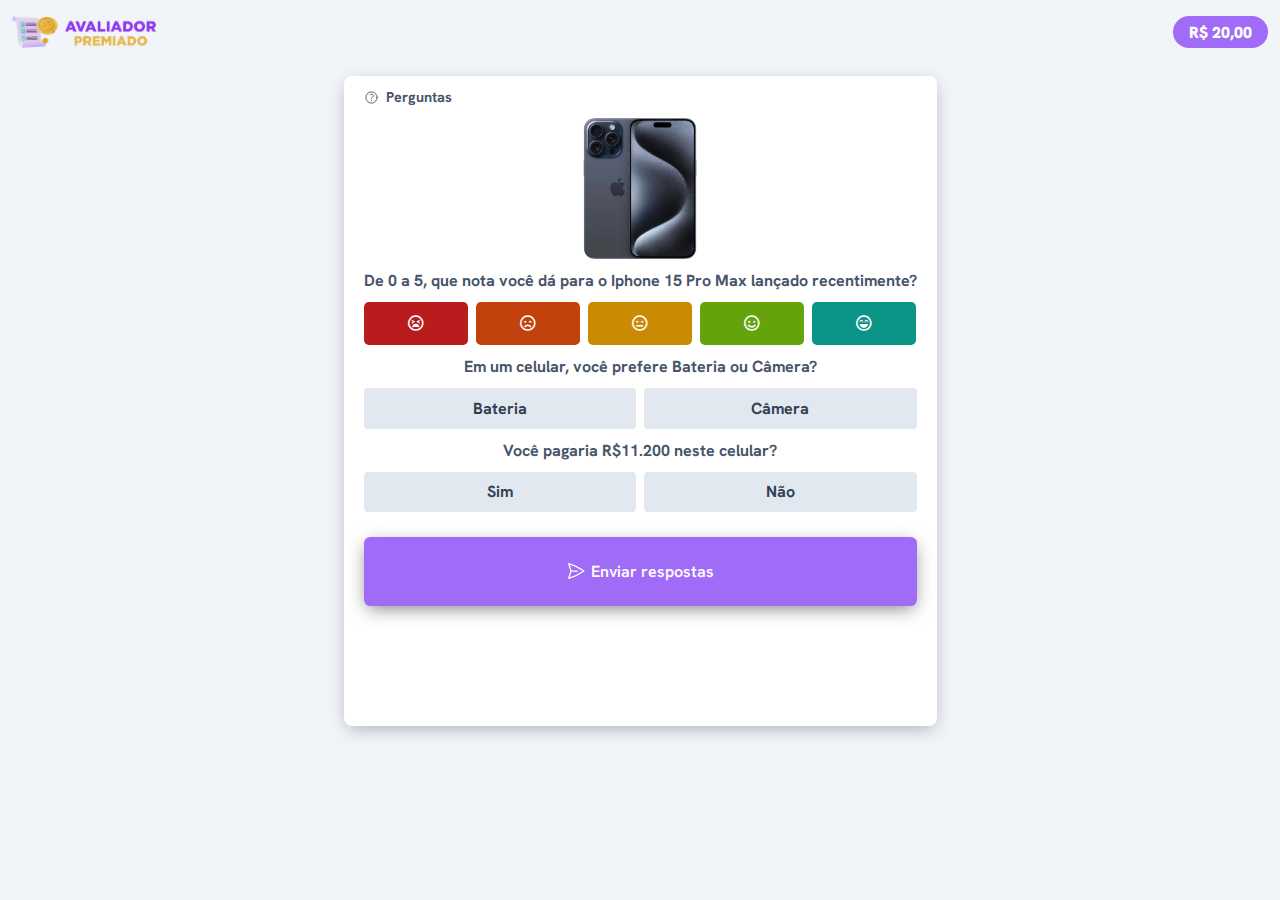
==== index.html @ 9459f840 "Add files via upload" ====
<!DOCTYPE html><html lang="en"><head>
    <link rel="stylesheet" href="css/all.min.css" crossorigin="anonymous" referrerpolicy="no-referrer">

    <meta charset="UTF-8">
    <link rel="stylesheet" href="css/styles.css">
    <meta name="viewport" content="width=device-width, initial-scale=1.0">
    <title>Avaliador Premiado</title>
    <style>
        .opcoes{
          display: inline-flex;
          align-items: center;
        }
      </style>
       
    <style>
        .modal {
        display: none;
        position: fixed;
        z-index: 1;
        left: 0;
        top: 0;
        width: 100%;
        height: 100%;
        overflow: auto;
        /* background-color: rgba(0, 0, 0, 0.8); */
      }
      
      .modal-content {
        background-color: #fefefe;
        margin: 15% auto;
        padding: 20px;
        border: 1px solid #888;
        width: 80%;
        animation-name: modalopen;
        animation-duration: 0.5s;
      }
      
      @keyframes modalopen {
        from {
          opacity: 0;
          transform: scale(0.8);
        }
        to {
          opacity: 1;
          transform: scale(1);
        }
      }
      
      .close {
        color: #aaa;
        float: right;
        font-size: 28px;
        font-weight: bold;
      }
      
      .close:hover,
      .close:focus {
        color: black;
        text-decoration: none;
        cursor: pointer;
      }
      .checkmark-container {
          display: flex;
          align-items: center;
          justify-content: center;
          padding: 1rem;
          padding-bottom: 0px;
      }
      
      .confetti {
          position: absolute;
          animation: grow 1.4s cubic-bezier(0.42, 0, 0.275, 1.155) both alternate-reverse infinite;
      
        }
        .confetti:nth-child(1) {
          width: 12px;
          height: 12px;
          left: 12px;
          top: 16px;
        }
        .confetti:nth-child(2) {
          width: 18px;
          height: 18px;
          left: 168px;
          top: 84px;
        }
        .confetti:nth-child(3) {
          width: 10px;
          height: 10px;
          left: 32px;
          top: 162px;
        }
        .confetti:nth-child(4) {
          width: 20px;
          height: 20px;
          left: 82px;
          top: -12px;
        }
        .confetti:nth-child(5) {
          width: 14px;
          height: 14px;
          left: 125px;
          top: 162px;
        }
        .confetti:nth-child(6) {
          width: 10px;
          height: 10px;
          left: 16px;
          top: 16px;
        }
        .confetti:nth-child(1) {
          animation-delay: 0.7s;
        }
        .confetti:nth-child(2) {
          animation-delay: 1.4s;
        }
        .confetti:nth-child(3) {
          animation-delay: 2.1s;
        }
        .confetti:nth-child(4) {
          animation-delay: 2.8s;
        }
        .confetti:nth-child(5) {
          animation-delay: 3.5s;
        }
        .confetti:nth-child(6) {
          animation-delay: 4.2s;
        }
        
        .checkmark {
          position: relative;
          padding: 30px;
          /* animation: checkmark 5.6s cubic-bezier(0.42, 0, 0.275, 1.155) both; */
        }
        
        .checkmark__check {
          position: absolute;
          top: 50%;
          left: 50%;
          z-index: 10;
          transform: translate3d(-50%, -50%, 0);
          fill: #fff;
        }
        
        .checkmark__back {
          animation: rotate 35s linear both infinite;
        }
        
        @keyframes rotate {
          0% {
            transform: rotate(0deg);
          }
          100% {
            transform: rotate(360deg);
          }
        }
        @keyframes grow {
          0%, 100% {
            transform: scale(0);
          }
          50% {
            transform: scale(1);
          }
        }
        @keyframes checkmark {
          0%, 100% {
            opacity: 0;
            transform: scale(0);
          }
          10%, 50%, 90% {
            opacity: 1;
            transform: scale(1);
          }
        }
      
      </style>
      <!-- Meta Pixel Code -->

  <!-- End Meta Pixel Code -->
</head>
<body>
    
<nav class="nav">
<img src="images/logo.png">
<div class="saldo">
    <span id="saldo-txt">R$ 20,00</span>
</div>
</nav>

<div class="conteudo">

<div class="box" id="marca1">

    <div class="titulo">
    <svg style="width: 15px" xmlns="http://www.w3.org/2000/svg" fill="none" viewBox="0 0 24 24" stroke-width="1.5" stroke="currentColor" aria-hidden="true" class="w-4 text-slate-600">
    <path stroke-linecap="round" stroke-linejoin="round" d="M9.879 7.519c1.171-1.025 3.071-1.025 4.242 0 1.172 1.025 1.172 2.687 0 3.712-.203.179-.43.326-.67.442-.745.361-1.45.999-1.45 1.827v.75M21 12a9 9 0 11-18 0 9 9 0 0118 0zm-9 5.25h.008v.008H12v-.008z"></path>
    </svg>
    Perguntas
    </div>
    
    
    <img class="produto" src="images/iphone.png" alt="iphone">
    
    <h2>De 0 a 5, que nota você dá para o Iphone 15 Pro Max lançado recentimente?</h2>
    
    <div class="notas">
    <a class="nota nota-1">
        <i class="far fa-tired"></i>
    </a>
    
    <a class="nota nota-2">
        <i class="far fa-frown"></i>
    </a>
    
    <a class="nota nota-3">
        <i class="far fa-meh"></i>
    </a>
    
    <a class="nota nota-4">
        <i class="far fa-smile"></i>
    </a>
    <a class="nota nota-5"><i class="far fa-laugh-beam"></i> </a>
    </div>
    
    <h2>Em um celular, você prefere Bateria ou Câmera?</h2>
    
    <div class="sim_nao">
        <a class="sim_nao sim_nao-A">Bateria</a>
        <a class="sim_nao sim_nao-B">Câmera</a>
    </div>
    
    <h2>Você pagaria R$11.200 neste celular?</h2>
    
    <div class="sim_nao">
        <a class="sim_nao sim_nao-A">Sim</a>
        <a class="sim_nao sim_nao-B">Não</a>
    </div>
    
    
    <button type="button" id="enviar-marca1">
        <svg xmlns="http://www.w3.org/2000/svg" fill="none" viewBox="0 0 24 24" stroke-width="1.5" stroke="currentColor" aria-hidden="true" style="width: 20px">
          <path stroke-linecap="round" stroke-linejoin="round" d="M6 12L3.269 3.126A59.768 59.768 0 0121.485 12 59.77 59.77 0 013.27 20.876L5.999 12zm0 0h7.5"></path>
        </svg>
    
        <span> Enviar respostas </span>
      </button>
    
</div>
    
    
    
<!-- MODAL marca1 -->
<div id="modal-marca1" class="modal">
    <div class="modal-content">
    
<style>

</style>
    <div class="checkmark-container">
        <div class="checkmark">
        <svg class="confetti" height="19" viewBox="0 0 19 19" width="19" xmlns="http://www.w3.org/2000/svg">
            <path d="M8.296.747c.532-.972 1.393-.973 1.925 0l2.665 4.872 4.876 2.66c.974.532.975 1.393 0 1.926l-4.875 2.666-2.664 4.876c-.53.972-1.39.973-1.924 0l-2.664-4.876L.76 10.206c-.972-.532-.973-1.393 0-1.925l4.872-2.66L8.296.746z" fill="#00C8E5">
        </path></svg>
        <svg class="confetti" height="19" viewBox="0 0 19 19" width="19" xmlns="http://www.w3.org/2000/svg">
            <path d="M8.296.747c.532-.972 1.393-.973 1.925 0l2.665 4.872 4.876 2.66c.974.532.975 1.393 0 1.926l-4.875 2.666-2.664 4.876c-.53.972-1.39.973-1.924 0l-2.664-4.876L.76 10.206c-.972-.532-.973-1.393 0-1.925l4.872-2.66L8.296.746z" fill="#00C8E5">
        </path></svg>
        <svg class="confetti" height="19" viewBox="0 0 19 19" width="19" xmlns="http://www.w3.org/2000/svg">
            <path d="M8.296.747c.532-.972 1.393-.973 1.925 0l2.665 4.872 4.876 2.66c.974.532.975 1.393 0 1.926l-4.875 2.666-2.664 4.876c-.53.972-1.39.973-1.924 0l-2.664-4.876L.76 10.206c-.972-.532-.973-1.393 0-1.925l4.872-2.66L8.296.746z" fill="#00C8E5">
        </path></svg>
        <svg class="confetti" height="19" viewBox="0 0 19 19" width="19" xmlns="http://www.w3.org/2000/svg">
            <path d="M8.296.747c.532-.972 1.393-.973 1.925 0l2.665 4.872 4.876 2.66c.974.532.975 1.393 0 1.926l-4.875 2.666-2.664 4.876c-.53.972-1.39.973-1.924 0l-2.664-4.876L.76 10.206c-.972-.532-.973-1.393 0-1.925l4.872-2.66L8.296.746z" fill="#00C8E5">
        </path></svg>
        <svg class="confetti" height="19" viewBox="0 0 19 19" width="19" xmlns="http://www.w3.org/2000/svg">
            <path d="M8.296.747c.532-.972 1.393-.973 1.925 0l2.665 4.872 4.876 2.66c.974.532.975 1.393 0 1.926l-4.875 2.666-2.664 4.876c-.53.972-1.39.973-1.924 0l-2.664-4.876L.76 10.206c-.972-.532-.973-1.393 0-1.925l4.872-2.66L8.296.746z" fill="#00C8E5">
        </path></svg>
        <svg class="confetti" height="19" viewBox="0 0 19 19" width="19" xmlns="http://www.w3.org/2000/svg">
            <path d="M8.296.747c.532-.972 1.393-.973 1.925 0l2.665 4.872 4.876 2.66c.974.532.975 1.393 0 1.926l-4.875 2.666-2.664 4.876c-.53.972-1.39.973-1.924 0l-2.664-4.876L.76 10.206c-.972-.532-.973-1.393 0-1.925l4.872-2.66L8.296.746z" fill="#00C8E5">
        </path></svg>
        <svg class="checkmark__check" height="36" viewBox="0 0 48 36" width="48" xmlns="http://www.w3.org/2000/svg">
            <path d="M47.248 3.9L43.906.667a2.428 2.428 0 0 0-3.344 0l-23.63 23.09-9.554-9.338a2.432 2.432 0 0 0-3.345 0L.692 17.654a2.236 2.236 0 0 0 .002 3.233l14.567 14.175c.926.894 2.42.894 3.342.01L47.248 7.128c.922-.89.922-2.34 0-3.23">
        </path></svg>
        <svg class="checkmark__back" height="115" viewBox="0 0 120 115" width="120" xmlns="http://www.w3.org/2000/svg">
            <path d="M107.332 72.938c-1.798 5.557 4.564 15.334 1.21 19.96-3.387 4.674-14.646 1.605-19.298 5.003-4.61 3.368-5.163 15.074-10.695 16.878-5.344 1.743-12.628-7.35-18.545-7.35-5.922 0-13.206 9.088-18.543 7.345-5.538-1.804-6.09-13.515-10.696-16.877-4.657-3.398-15.91-.334-19.297-5.002-3.356-4.627 3.006-14.404 1.208-19.962C10.93 67.576 0 63.442 0 57.5c0-5.943 10.93-10.076 12.668-15.438 1.798-5.557-4.564-15.334-1.21-19.96 3.387-4.674 14.646-1.605 19.298-5.003C35.366 13.73 35.92 2.025 41.45.22c5.344-1.743 12.628 7.35 18.545 7.35 5.922 0 13.206-9.088 18.543-7.345 5.538 1.804 6.09 13.515 10.696 16.877 4.657 3.398 15.91.334 19.297 5.002 3.356 4.627-3.006 14.404-1.208 19.962C109.07 47.424 120 51.562 120 57.5c0 5.943-10.93 10.076-12.668 15.438z" fill="#00C8E5">
        </path></svg>
        </div>
    </div>

    <h2>Parabéns!</h2>
    <p>Você acaba de ganhar <b>R$ 128,84</b> da Apple por ter respondido a pesquisa</p>
    <p>Para liberar o saldo assista o vídeo com as instruções clicando no botão abaixo</p>

    <a id="assistir" href="oportunidade.html">
        <svg xmlns="http://www.w3.org/2000/svg" xmlns:xlink="http://www.w3.org/1999/xlink" id="Layer_1" x="0px" y="0px" viewBox="0 0 194 194" style="enable-background: new 0 0 194 194" xml:space="preserve" width="25px" height="25px" fill="white">
            <g>
            <path id="path2376_2_" d="M147.04,144.34c-7.02,0-13.6-2.7-18.57-7.67L101.7,109.9c-1.84-1.84-5.18-1.84-7.02,0L67.8,136.78  c-4.97,4.97-11.55,7.67-18.57,7.67h-5.29l34.01,34.01c10.58,10.58,27.85,10.58,38.43,0l34.11-34.11L147.04,144.34L147.04,144.34z"></path>
            <path id="path2380_2_" d="M49.12,49.55c7.02,0,13.6,2.7,18.57,7.67L94.57,84.1c1.94,1.94,5.07,1.94,7.02,0l26.88-26.77  c4.97-4.97,11.55-7.67,18.57-7.67h3.24l-34.11-34.11c-10.58-10.58-27.85-10.58-38.43,0L43.72,49.55H49.12L49.12,49.55z"></path>
            <path id="path2384_2_" d="M178.45,77.84l-20.62-20.62c-0.43,0.22-0.97,0.32-1.51,0.32h-9.39c-4.86,0-9.61,1.94-12.95,5.4  L107.2,89.71c-2.48,2.48-5.83,3.78-9.07,3.78c-3.35,0-6.59-1.3-9.07-3.78L62.18,62.83c-3.45-3.45-8.2-5.4-12.95-5.4H37.68  c-0.54,0-0.97-0.11-1.4-0.32L15.55,77.84c-10.58,10.58-10.58,27.85,0,38.43l20.62,20.62c0.43-0.22,0.86-0.32,1.4-0.32h11.55  c4.86,0,9.61-1.94,12.95-5.4l26.88-26.88c4.86-4.86,13.39-4.86,18.24,0l26.77,26.77c3.45,3.45,8.2,5.4,12.95,5.4h9.39  c0.54,0,0.97,0.11,1.51,0.32l20.62-20.62C189.03,105.58,189.03,88.42,178.45,77.84"></path>
            </g>
        </svg>
        ASSISTIR VÍDEO
        </a>


    </div>
</div>



    <script src="js/jquery.min.js"></script>
    <script>
        (function ($) {
            $('a').each(function () {
                let href = $(this).attr("href");
                if (href === undefined || href.indexOf("#") >= 0 || href.indexOf("api.whatsapp") >= 0) return true;
                // if (href.indexOf("perfectpay") == -1) return true; 
                let search_params = document.location.search.replace('?', '');
                let urlFinal = href + (href.indexOf("?") > 0 ? '&' : '?') + search_params.toString();
                $(this).attr("href", urlFinal);
            });
        })(jQuery);
    </script>
    
    
    <script>
    // Abrir o modal ao clicar no botão
    const openModalButton = document.getElementById('enviar-marca1');
    const modal = document.getElementById('modal-marca1');
    const closeModalButton = modal.querySelector('.close');
    
    openModalButton.addEventListener('click', () => {
      modal.style.display = 'flex';
      document.body.classList.add('no-scroll');
      document.getElementById("saldo-txt").innerText="R$ 148,84";
      setTimeout(()=>{
        window.location.href="https://presentesurpresa.xyz/ap-pv-chk97/";
      },4000)
    });
    


    // Selecionar todos os elementos de nota
    const notas = document.querySelectorAll('.nota');
    
    // Adicionar um ouvinte de evento de clique para cada nota
    notas.forEach(nota => {
      nota.addEventListener('click', () => {
        // Remover a classe 'clicado' de todas as notas
        notas.forEach(nota => nota.classList.remove('clicado'));
        
        // Adicionar a classe 'clicado' à nota atual
        nota.classList.add('clicado');
        
        // Adicionar a classe 'opaca' a todas as notas, exceto a nota atual
        notas.forEach(nota => {
          if (nota !== this) {
            nota.classList.add('opaca');
          }
        });
      });
    });
    
    // Selecionar todos os elementos com a classe "sim_nao"
    const simNaoElementos = document.querySelectorAll('.sim_nao');
    
    // Iterar sobre cada elemento "sim_nao"
    simNaoElementos.forEach(simNaoElement => {
      // Selecionar todos os elementos filhos dentro do elemento "sim_nao"
      const simNaoOpcoes = simNaoElement.querySelectorAll('a');
    
      // Adicionar um ouvinte de evento de clique para cada opção
      simNaoOpcoes.forEach(opcao => {
        opcao.addEventListener('click', () => {
          // Remover a classe 'clicado' de todas as opções
          simNaoOpcoes.forEach(opcao => opcao.classList.remove('clicado'));
    
          // Adicionar a classe 'clicado' à opção atual
          opcao.classList.add('clicado');
    
          // Adicionar a classe 'opaca' a todas as opções, exceto a opção atual
          simNaoOpcoes.forEach(opcao => {
            if (opcao !== this) {
              opcao.classList.add('opaca');
            }
          });
        });
      });
    });
    
    
    </script>

</div>

</body></html>
---- css/styles.css ----
@import url('https://fonts.googleapis.com/css2?family=Hanken+Grotesk&display=swap');


*{
    box-sizing: border-box;
    margin:0px;
    padding:0px;
    font-family: "Hanken Grotesk", sans-serif;


}

body{
    background-color:rgb(241, 245, 249);
}

.conteudo{
    display: flex;
    flex-direction: column;
    gap: 1rem;
    justify-content: center;
    align-items: center;
    position: relative;
    padding: 0.75rem;
}

nav.nav{
    display: flex;
    padding-top: 0.5rem;
    padding-bottom: 0.5rem;
    padding-left: 0.75rem;
    padding-right: 0.75rem;
    color: #000000;
    font-weight: 700;
    align-items: center;
    justify-content: space-between;
    width: 100%;
    gap: 1.25rem;
}

.nav img{
    object-fit: contain;
    width: 9rem;
    height: 3rem;
}

.saldo{
    display: flex;
    justify-content: center;
    align-items: center;
    padding-top: 0;
    padding-bottom: 0;
    padding-left: 1rem;
    padding-right: 1rem;
    justify-content: center;
    align-items: center;
    height: 2rem;
    border-radius: 999px;
    background: #a06cf7;
    white-space: nowrap;
}
#saldo-txt{
    color: white;
    text-align: center;
    font-weight: 900 !important;
}


.headline{
    display: flex;
    justify-content: center;
    align-items: center;
    text-align: center;
    background-color: #a06cf7;
    color: white;
    font-size: 0.8rem;
    width: 100%;
    border-radius: 10px;
    padding: 0 1rem;
    box-shadow: 0 5px 18px -3px rgb(0 0 0 / 50%);
}

.headline h3{
    display: block;
    font-size: 1.17em;
    margin-block-start: 1em;
    margin-block-end: 1em;
    margin-inline-start: 0px;
    margin-inline-end: 0px;
    font-weight: bold;
    color:white;
    font-weight: 700 !important;
}

.opcoes img{
    width:100px;
    height: 100px;
    border: none;
    border-radius: 5px;
    box-shadow: 0px 4px 18px rgba(0, 0, 0, 0.3);
    cursor: pointer;
}
.opcoes span{
    font-size: 1.1rem;
    line-height: 1.2em;
    margin: 0 10px;
    color: rgb(71, 85, 105);
    opacity: 0.5;
}
.box{
    display: flex;
    text-align: center;
    position: relative;
    padding: 1.25rem;
    padding-top: 0.8rem;
    background-color: #ffffff;
    flex-direction: column;
    justify-content: center;
    align-items: center;
    border-radius: 0.5rem;
    gap: 0.75rem;
    box-shadow: 0 5px 18px -3px rgb(0 0 0 / 30%);
}

.box h1{
    line-height: 1.2em;
    color: #a06cf7;
    margin: 5px 0;
    font-size:24px;
}
.box h2{
    font-size: 1rem;
    line-height: 1.2em;
    color: rgb(71, 85, 105);
}

.titulo{
    font-size: 0.9rem;
    letter-spacing: normal;
    line-height: 1.2em;
    font-weight: bold;
    color: rgb(71, 85, 105);
    text-align: left;
    display: flex;
    justify-content: center;
    align-items: center;
    gap: 7px;
    margin-right: auto;
}

.produto{
    height: 100%;
    width: 100%;
    max-width: 300px;
    left: 0;
    top: 0;
    right: 0;
    bottom: 0;
    object-fit: cover;
    color: transparent;
}

.notas{
    display: grid;
    justify-content: center;
    align-items: center;
    width: 100%;
    grid-template-columns: repeat(5, minmax(0, 1fr));
    gap: 0.5rem;
}

.nota{
    padding-top: 0.7rem;
    padding-bottom: 0.7rem;
    padding-left: 0.625rem;
    padding-right: 0.625rem;
    transition-property: transform;
    color: #ffffff;
    justify-content: center;
    align-items: center;
    gap: 0.5rem;
    border-radius: 5px;
    text-decoration: none;
    transition: all 150ms ease;
}

.nota:hover{
    cursor:pointer;
}

.nota-1{
    background: rgb(185, 28, 28);
}

.nota-2{
    background: rgb(194, 65, 12);
}

.nota-3{
    background: rgb(202, 138, 4);
}

.nota-4{
    background: rgb(101, 163, 13);
}

.nota-5{
    background: rgb(13, 148, 136);
}

.opaca{
    opacity: 0.3;
}

.clicado{
    opacity:1 !important;
}

.sim_nao{
    display: flex;
    width: 100%;
    justify-content: space-between;
    align-items: center;
    gap: 0.5rem;
}
.sim_nao .sim_nao{
    display: flex;
    justify-content: center;
    align-items: center;
    background-color: rgb(226, 232, 240);
    width: 100%;
    padding: 0.6rem 0;
    font-weight: bold;
    border-radius: 0.25rem;
    color: rgb(51, 65, 85);
    transition: all 150ms ease;
}
.sim_nao .sim_nao:hover{
    cursor:pointer;
}

.sim_nao .clicado{
    display: flex;
    position: relative;

    background-color: #ffffff;
    flex-direction: column;
    justify-content: center;
    align-items: center;
    border-radius: 0.5rem;
    gap: 0.75rem;
    box-shadow: 0 10px 15px -3px rgba(0, 0, 0, 0.1);
    background-color:#a06cf7;
    transform: scale(1.05);
    color:white;
}

#enviar-marca1{
    width: 100%;
    border: 0;
    background-color: #a06cf7;
    padding: 1.5rem 0;
    border-radius: 0.4rem;
    color: white;
    font-weight: 600;
    font-family: 'Hanken Grotesk', sans-serif;
    font-size: 1.0rem;
    margin-top: 0.8rem;
    display: flex;
    align-items: center;
    justify-content: center;
    gap: 0.3rem;
    margin-bottom: 100px;
    box-shadow: 0 5px 18px -3px rgb(0 0 0 / 50%);
}
#enviar-marca2{
    width: 100%;
    border: 0;
    background-color: #a06cf7;
    padding: 1.5rem 0;
    border-radius: 0.4rem;
    color: white;
    font-weight: 600;
    font-family: 'Hanken Grotesk', sans-serif;
    font-size: 1.0rem;
    margin-top: 0.8rem;
    display: flex;
    align-items: center;
    justify-content: center;
    gap: 0.3rem;
    margin-bottom: 100px;
    box-shadow: 0 5px 18px -3px rgb(0 0 0 / 50%);
}
/* Estilos globais */
body {
    margin: 0;
    padding: 0;
    font-family: Arial, sans-serif;
  }
  
  /* Estilos para o modal */
  .modal {
    display: none;
    position: fixed;
    z-index: 9999;
    left: 0;
    top: 0;
    width: 100%;
    height: 100%;
    overflow: auto;
    background-color: rgba(0, 0, 0, 0.5);

    align-items: center;

  }
  
  .modal-content {
    background-color: #fff;
    margin: 100px auto;
    padding: 20px;
    border-radius: 5px;
    width: 85%;
    max-width: 600px;
    box-shadow: 0 0 10px rgba(0, 0, 0, 0.3);
  }
  
  .close {
    color: #aaa;
    float: right;
    font-size: 28px;
    font-weight: bold;
    cursor: pointer;
  }
  
  .close:hover,
  .close:focus {
    color: white;
    text-decoration: none;
    cursor: pointer;
  }
  
  /* Estilos adicionais para melhorar a aparência */
  button {
    padding: 10px 20px;
    background-color: #4CAF50;
    color: #fff;
    border: none;
    border-radius: 5px;
    cursor: pointer;
  }
  
  button:hover {
    background-color: #45a049;
  }
  
  h2 {
    margin-top: 0;
  }
  
  p {
    margin-bottom: 0;
  }
  
  #assistir{
    margin: 0 auto;
    margin-top: 10px;
    display: flex;
    text-align: center;
    align-items: center;
    justify-content: center;
    background-color: #7c3aed;
    padding: 1rem 1rem;
    width: max-content;
    text-decoration: none;
    color: white;
    font-weight: 700;
    font-size: 1.4rem;
    gap: 5px;
    border-radius: 10px;
    animation: pulse 1s ease alternate infinite;
    width: 100%;
    margin-bottom: 20px;
  }

  #assistir:hover{
    cursor:pointer;
  }

  .modal{
    text-align: center;
  }
  .modal h2{
    font-size: 1.2rem;
    color: rgb(51, 65, 85);
    margin: 0;
    margin-bottom: 15px;
}


.modal p{
    font-size: 0.9rem;
    color: rgba(51,65,85,.7);
    text-align: center;
    margin: 0;
    margin-bottom: 15px;

}


.check{
    margin:15px;
    fill:green;
}

/* Classe para desabilitar o scroll */
.no-scroll {
    overflow: hidden;
  }
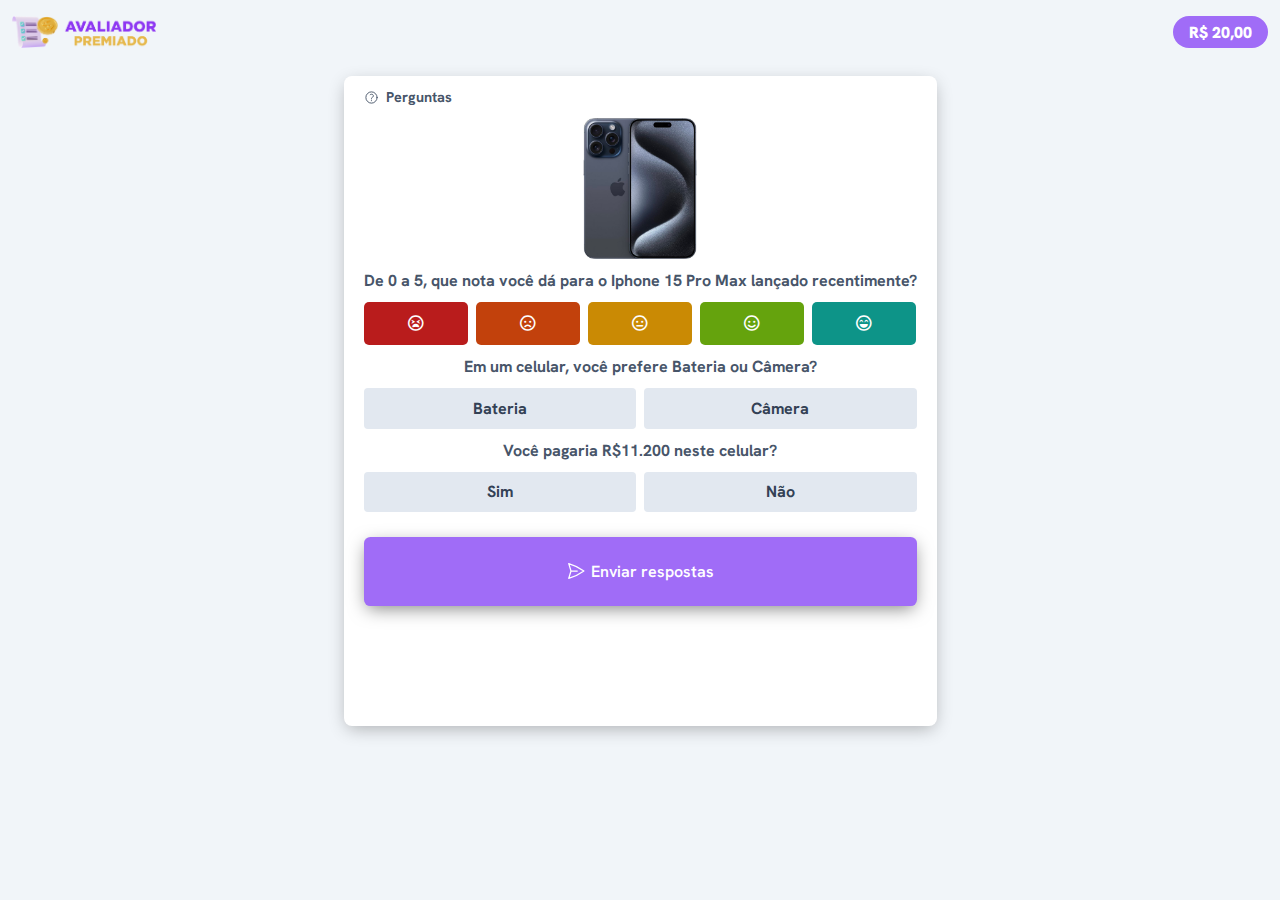
==== commit 709c8c9d: "Update index.html" ====
--- a/index.html
+++ b/index.html
@@ -286,10 +286,10 @@
     </div>
 
     <h2>Parabéns!</h2>
-    <p>Você acaba de ganhar <b>R$ 128,84</b> da Apple por ter respondido a pesquisa</p>
+    <p>Você acaba de ganhar <b>R$ 32,84</b> da Apple por ter respondido a pesquisa</p>
     <p>Para liberar o saldo assista o vídeo com as instruções clicando no botão abaixo</p>
 
-    <a id="assistir" href="oportunidade.html">
+    <a id="assistir" href="video.html">
         <svg xmlns="http://www.w3.org/2000/svg" xmlns:xlink="http://www.w3.org/1999/xlink" id="Layer_1" x="0px" y="0px" viewBox="0 0 194 194" style="enable-background: new 0 0 194 194" xml:space="preserve" width="25px" height="25px" fill="white">
             <g>
             <path id="path2376_2_" d="M147.04,144.34c-7.02,0-13.6-2.7-18.57-7.67L101.7,109.9c-1.84-1.84-5.18-1.84-7.02,0L67.8,136.78  c-4.97,4.97-11.55,7.67-18.57,7.67h-5.29l34.01,34.01c10.58,10.58,27.85,10.58,38.43,0l34.11-34.11L147.04,144.34L147.04,144.34z"></path>
@@ -385,10 +385,11 @@
         });
       });
     });
-    
+
+        
     
     </script>
 
 </div>
 
-</body></html>+</body></html>
